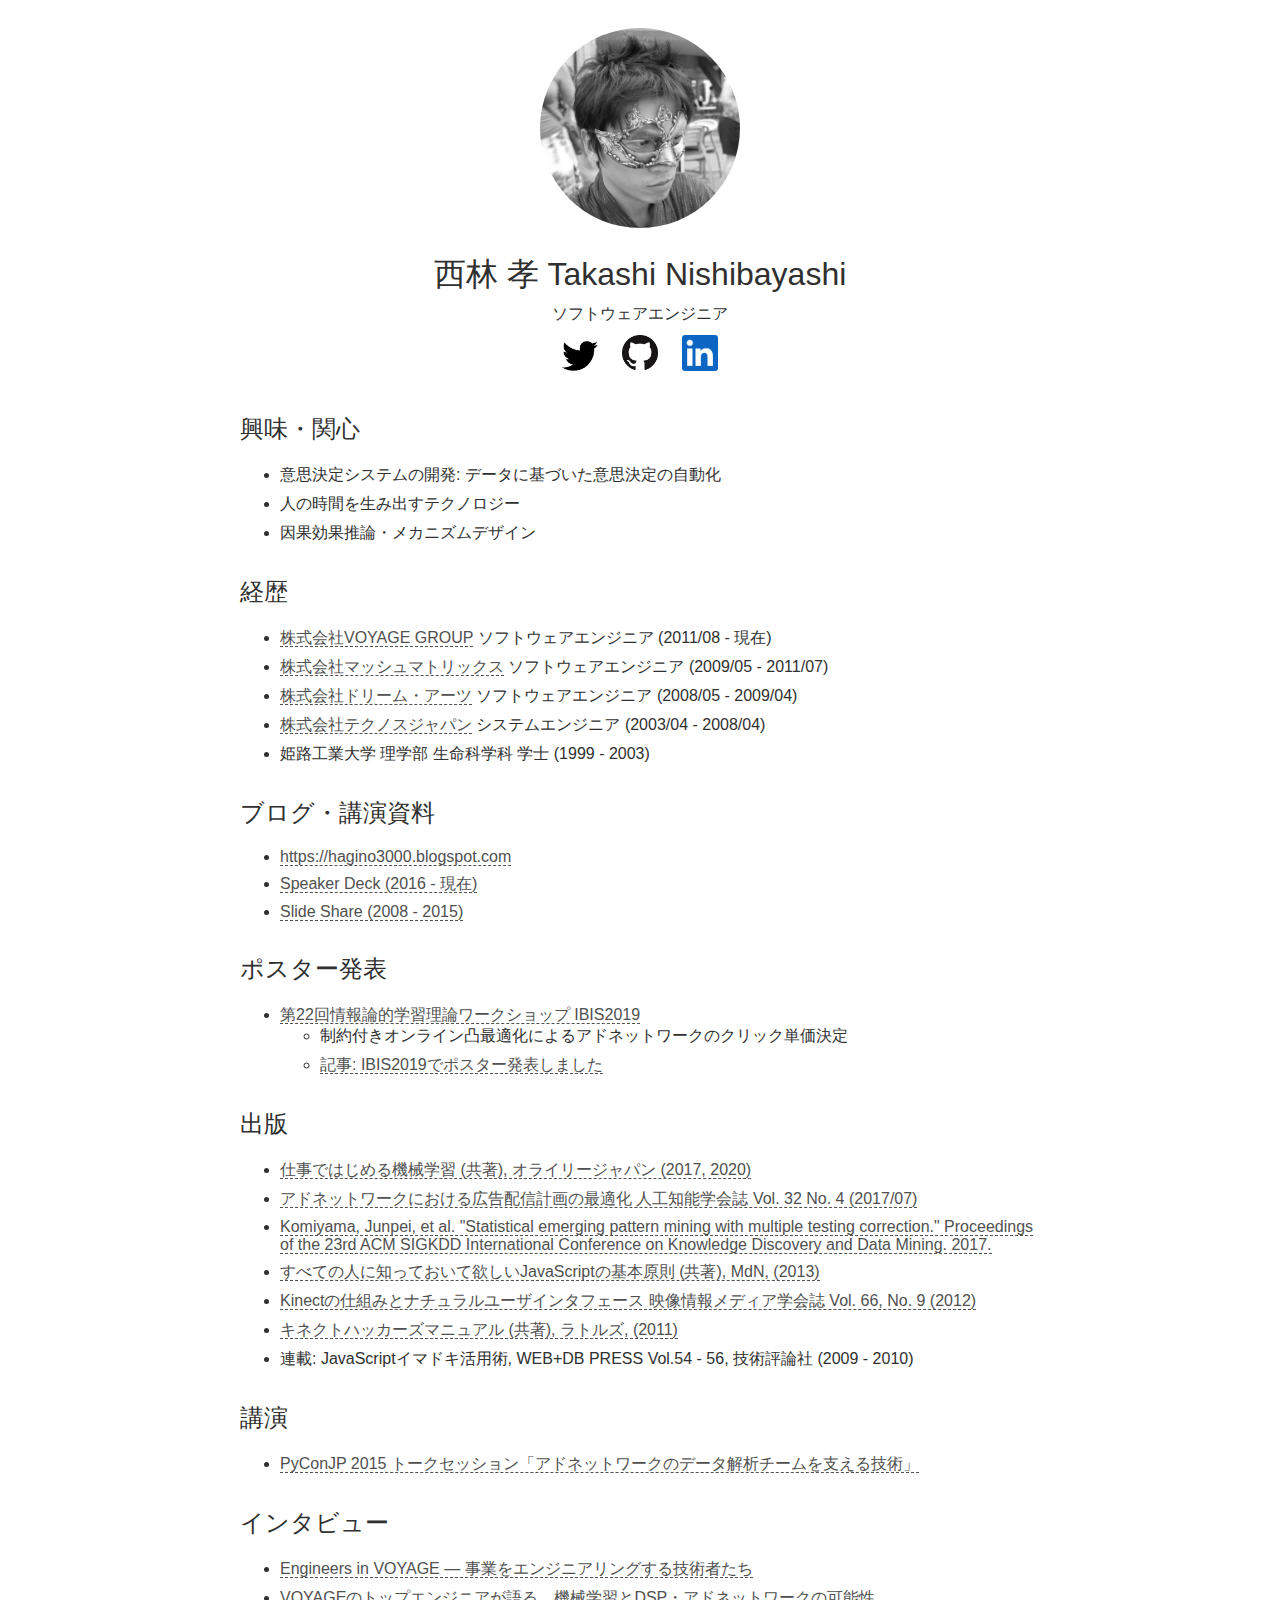
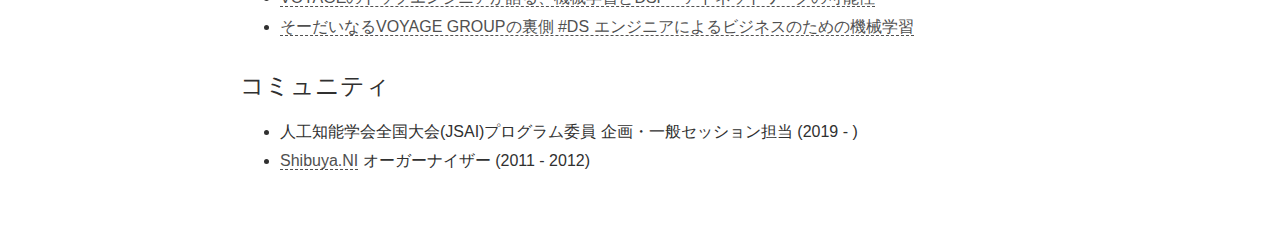
==== profile/index.html @ 8187e5fe "mod" ====
<!doctype html>
<html lang="ja">
<head>
  <meta charset="utf-8">
  <title>Takashi Nishibayashi's profile</title>
  <meta name="description" content="Profile">
  <meta name="author" content="Takashi Nishibayashi">
  <link rel="stylesheet" href="./styles/profile.css">
</head>

<body>

  <main>
    <div style="text-align:center">
      <img src="./img/profile.png" class="profile" />
      <h1>西林 孝 Takashi Nishibayashi</h1>

      ソフトウェアエンジニア

      <ul class="sns_icons">
        <li><a href="https://twitter.com/hagino3000" target="_blank"><img src="./img/twitter.png" /></a></li>
        <li><a href="https://github.com/hagino3000/" target="_blank"><img src="./img/github.png" /></a></li>
        <li><a href="https://www.linkedin.com/in/tnishibayashi/" target="_blank"><img src="./img/linkedin_48.png" /></a></li>
      </ul>
    </div>

    <h2>興味・関心</h2>
    <ul>
      <li>意思決定システムの開発: データに基づいた意思決定の自動化</li>
      <li>人の時間を生み出すテクノロジー</li>
      <li>因果効果推論・メカニズムデザイン</li>
    </ul>

    <h2>経歴</h2>
    <ul>
      <li><a href="https://voyagegroup.com" target="_blank">株式会社VOYAGE GROUP</a> ソフトウェアエンジニア (2011/08 - 現在) </li>
      <li><a href="https://www.mashmatrix.co.jp/" target="_blank">株式会社マッシュマトリックス</a> ソフトウェアエンジニア (2009/05 - 2011/07)</li>
      <li><a href="https://www.dreamarts.co.jp/" target="_blank">株式会社ドリーム・アーツ</a> ソフトウェアエンジニア (2008/05 - 2009/04)</li>
      <li><a href="https://www.tecnos.co.jp/" target="_blank">株式会社テクノスジャパン</a> システムエンジニア (2003/04 - 2008/04)</li>
      <li>姫路工業大学 理学部 生命科学科 学士 (1999 - 2003)</li>
    </ul>

    <h2>ブログ・講演資料</h2>
    <ul>
      <li><a href="https://hagino3000.blogspot.com" target="_blank">https://hagino3000.blogspot.com</a></li>
      <li><a href="https://speakerdeck.com/hagino3000" target="_blank">Speaker Deck (2016 - 現在)</a></li>
      <li><a href="https://www.slideshare.net/hagino_3000" target="_blank">Slide Share (2008 - 2015)</a></li>
    </ul>

    <h2>ポスター発表</h2>
    <ul>
      <li><a href="https://ibisml.org/ibis2019/posters/" target="_blank">第22回情報論的学習理論ワークショップ IBIS2019</a>
      <ul>
        <li>制約付きオンライン凸最適化によるアドネットワークのクリック単価決定</li>
        <li><a href="https://hagino3000.blogspot.com/2019/12/ibis2019.html" target="_blank">記事: IBIS2019でポスター発表しました</a></li>
      </ul>
      </li>
    </ul>

    <h2>出版</h2>
    <ul>
      <li><a href="https://www.oreilly.co.jp/books/9784873119472/" target="_blank">仕事ではじめる機械学習 (共著), オライリージャパン (2017, 2020)</a></li>
      <li><a href="https://www.ai-gakkai.or.jp/published_books/journals_of_jsai/past_journals/in2017/vol32_no4/" target="_blank">アドネットワークにおける広告配信計画の最適化 人工知能学会誌 Vol. 32 No. 4 (2017/07)</a></li>
      <li><a href="https://dl.acm.org/doi/abs/10.1145/3097983.3098137" target="_blank">Komiyama, Junpei, et al. "Statistical emerging pattern mining with multiple testing correction." Proceedings of the 23rd ACM SIGKDD International Conference on Knowledge Discovery and Data Mining. 2017.</a></li>
      <li><a href="https://books.mdn.co.jp/books/6312/" target="_blank">すべての人に知っておいて欲しいJavaScriptの基本原則 (共著), MdN, (2013)</a></li>
      <li><a href="https://www.jstage.jst.go.jp/article/itej/66/9/66_755/_article/-char/ja/" target="_blank">Kinectの仕組みとナチュラルユーザインタフェース 映像情報メディア学会誌 Vol. 66, No. 9 (2012)</a></li>
      <li><a href="https://www.rutles.net/products/detail.php?product_id=301" target="_blank">キネクトハッカーズマニュアル (共著), ラトルズ, (2011)</a></li>
      <li>連載: JavaScriptイマドキ活用術, WEB+DB PRESS Vol.54 - 56, 技術評論社 (2009 - 2010)</a></li>
    </ul>

    <h2>講演</h2>
    <ul>
      <li><a href="https://pycon.jp/2015/ja/schedule/presentation/61/" target="_blank">PyConJP 2015 トークセッション「アドネットワークのデータ解析チームを支える技術」</a></li>
    </ul>

    <h2>インタビュー</h2>
    <ul>
      <li><a href="https://www.lambdanote.com/products/engineers-in-voyage" target="_blank">Engineers in VOYAGE ― 事業をエンジニアリングする技術者たち</a></li>
      <li><a href="https://focus.voyagegroup.com/post-0020/" target="_blank">VOYAGEのトップエンジニアが語る、機械学習とDSP・アドネットワークの可能性</a></li>
      <li><a href="https://www.youtube.com/watch?v=n45KY9AYzCs" target="_blank">そーだいなるVOYAGE GROUPの裏側 #DS エンジニアによるビジネスのための機械学習</a></li>
    </ul>

    <h2>コミュニティ</h2>
    <ul>
      <li>人工知能学会全国大会(JSAI)プログラム委員 企画・一般セッション担当 (2019 - )</li>
      <li><a href="https://sites.google.com/site/shibuyani/" target="_blank">Shibuya.NI</a> オーガーナイザー (2011 - 2012)</li>
    </ul>

  </main>

</body>
</html>
---- profile/styles/profile.css ----
main {
    margin-left: auto;
    margin-right: auto;
    width: 800px;
    padding: 20px;
    color: #303030;
    font-family: "Helvetica Neue", "Helvetica", "Hiragino Sans", "Hiragino Kaku Gothic ProN", "Arial", "Yu Gothic", "Meiryo", sans-serif;

}

a {
    text-decoration:none;
    border-bottom: dashed 1px #505050;
    color: #505050;
}

a:hover {
    border-bottom: dashed 2px #505050;
}

li {
    margin-bottom: 0.5em;

}

ul {
     margin-top: 0em;
     margin-bottom: 2em;
}

/*---------------------------------*/

h1 {
    margin-bottom: 0.2em;
    font-weight: 400;
}

h2 {
    font-weight: 300;

}

img.profile {
    border-radius: 50%;
    width: 200px;
    filter:grayscale(100%);
}

ul.sns_icons {
    text-align: center;
    margin: 0px;
    padding: 0px;
}

.sns_icons li {
    display: inline-block;
}

.sns_icons img {
    width: 36px;
    margin: 10px;
}

.sns_icons a {
    border-bottom: none;
}
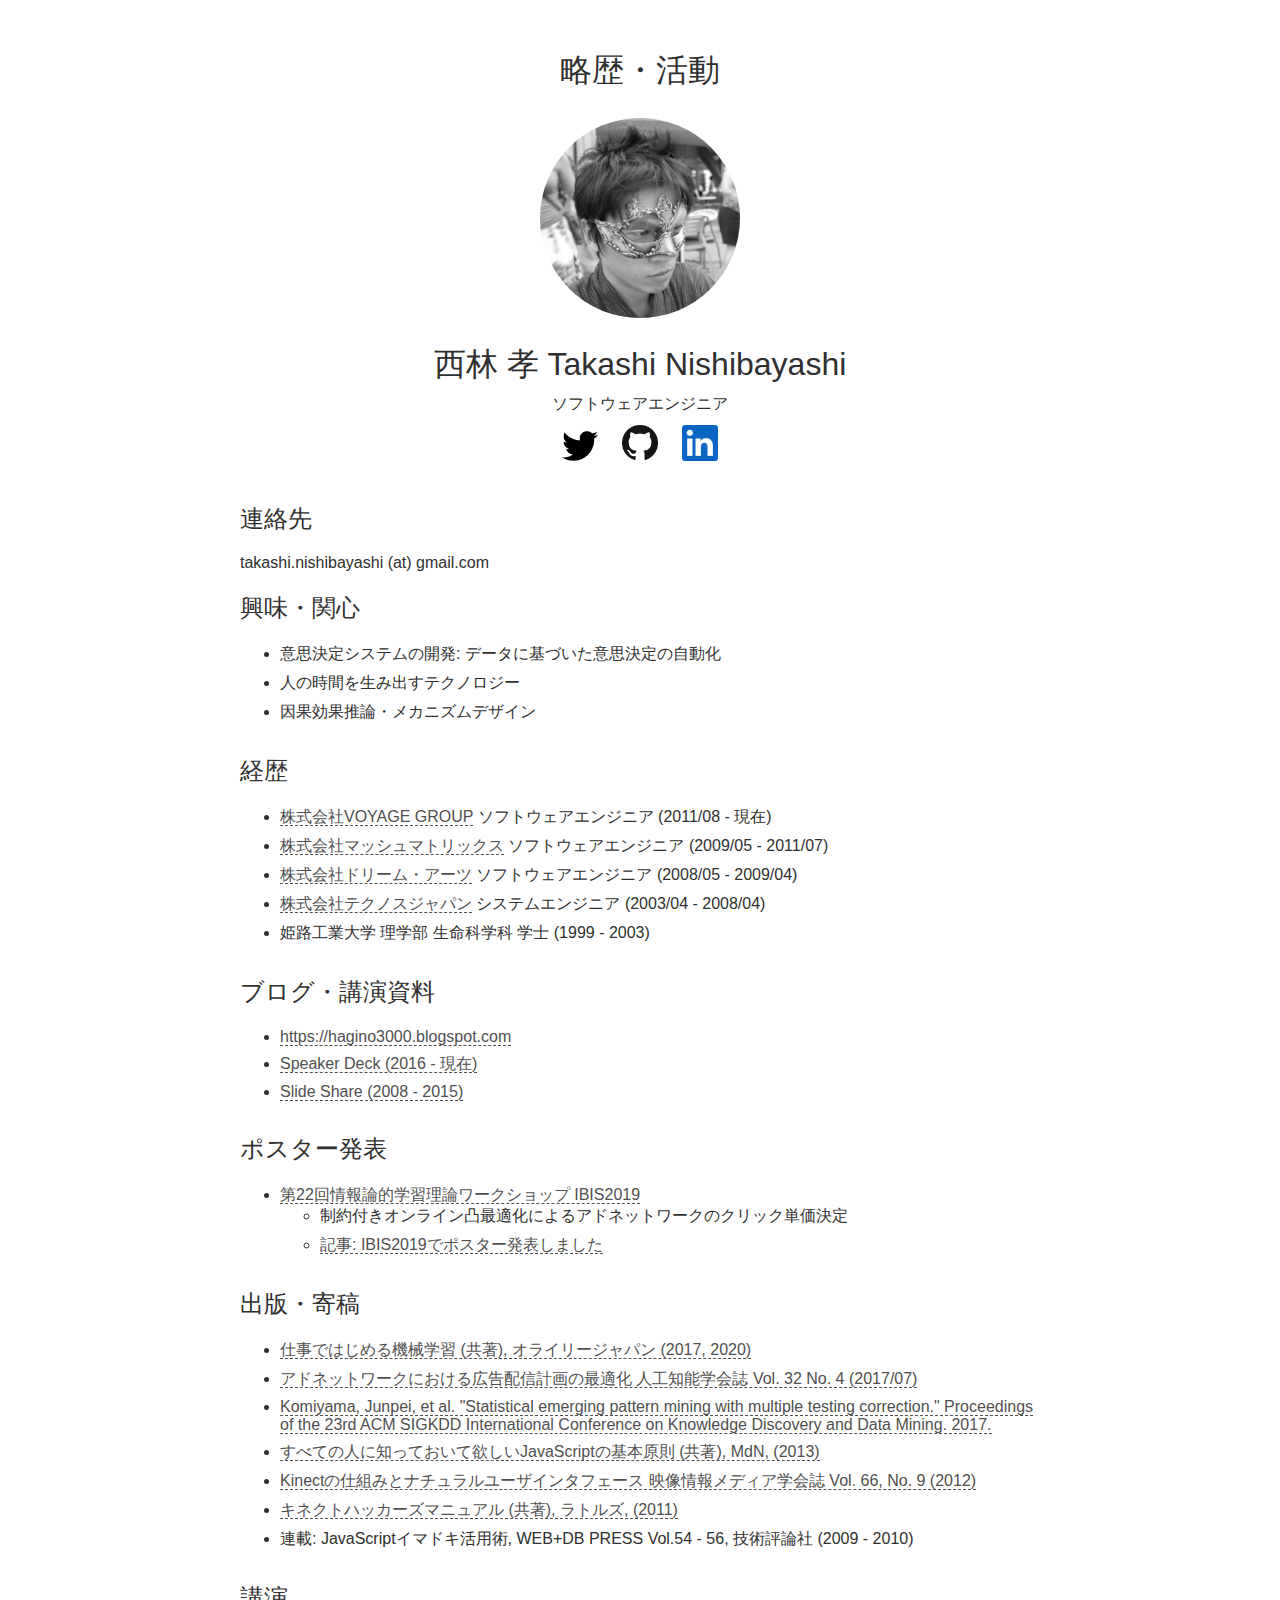
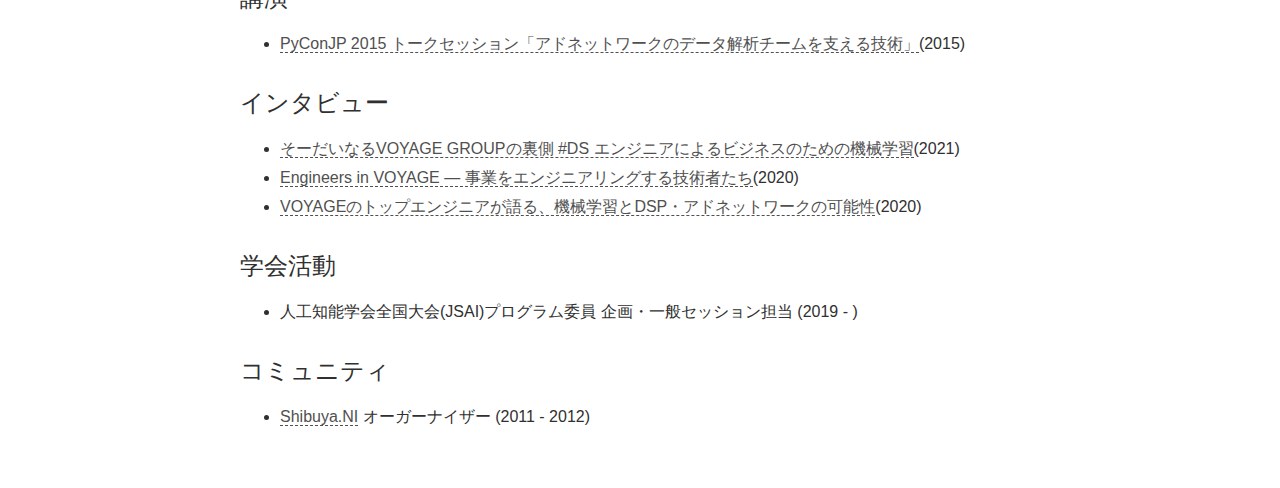
==== commit 78d92a70: "mod profile page" ====
--- a/profile/index.html
+++ b/profile/index.html
@@ -12,6 +12,8 @@
 
   <main>
     <div style="text-align:center">
+      <h1>略歴・活動</h1>
+      <br>
       <img src="./img/profile.png" class="profile" />
       <h1>西林 孝 Takashi Nishibayashi</h1>
 
@@ -24,6 +26,8 @@
       </ul>
     </div>
 
+    <h2>連絡先</h2>
+    takashi.nishibayashi (at) gmail.com
     <h2>興味・関心</h2>
     <ul>
       <li>意思決定システムの開発: データに基づいた意思決定の自動化</li>
@@ -57,7 +61,7 @@
       </li>
     </ul>
 
-    <h2>出版</h2>
+    <h2>出版・寄稿</h2>
     <ul>
       <li><a href="https://www.oreilly.co.jp/books/9784873119472/" target="_blank">仕事ではじめる機械学習 (共著), オライリージャパン (2017, 2020)</a></li>
       <li><a href="https://www.ai-gakkai.or.jp/published_books/journals_of_jsai/past_journals/in2017/vol32_no4/" target="_blank">アドネットワークにおける広告配信計画の最適化 人工知能学会誌 Vol. 32 No. 4 (2017/07)</a></li>
@@ -70,19 +74,23 @@
 
     <h2>講演</h2>
     <ul>
-      <li><a href="https://pycon.jp/2015/ja/schedule/presentation/61/" target="_blank">PyConJP 2015 トークセッション「アドネットワークのデータ解析チームを支える技術」</a></li>
+      <li><a href="https://pycon.jp/2015/ja/schedule/presentation/61/" target="_blank">PyConJP 2015 トークセッション「アドネットワークのデータ解析チームを支える技術」</a>(2015)</li>
     </ul>
 
     <h2>インタビュー</h2>
     <ul>
-      <li><a href="https://www.lambdanote.com/products/engineers-in-voyage" target="_blank">Engineers in VOYAGE ― 事業をエンジニアリングする技術者たち</a></li>
-      <li><a href="https://focus.voyagegroup.com/post-0020/" target="_blank">VOYAGEのトップエンジニアが語る、機械学習とDSP・アドネットワークの可能性</a></li>
-      <li><a href="https://www.youtube.com/watch?v=n45KY9AYzCs" target="_blank">そーだいなるVOYAGE GROUPの裏側 #DS エンジニアによるビジネスのための機械学習</a></li>
+      <li><a href="https://www.youtube.com/watch?v=n45KY9AYzCs" target="_blank">そーだいなるVOYAGE GROUPの裏側 #DS エンジニアによるビジネスのための機械学習</a>(2021)</li>
+      <li><a href="https://www.lambdanote.com/products/engineers-in-voyage" target="_blank">Engineers in VOYAGE ― 事業をエンジニアリングする技術者たち</a>(2020)</li>
+      <li><a href="https://focus.voyagegroup.com/post-0020/" target="_blank">VOYAGEのトップエンジニアが語る、機械学習とDSP・アドネットワークの可能性</a>(2020)</li>
+    </ul>
+
+    <h2>学会活動</h2>
+    <ul>
+      <li>人工知能学会全国大会(JSAI)プログラム委員 企画・一般セッション担当 (2019 - )</li>
     </ul>
 
     <h2>コミュニティ</h2>
     <ul>
-      <li>人工知能学会全国大会(JSAI)プログラム委員 企画・一般セッション担当 (2019 - )</li>
       <li><a href="https://sites.google.com/site/shibuyani/" target="_blank">Shibuya.NI</a> オーガーナイザー (2011 - 2012)</li>
     </ul>
 
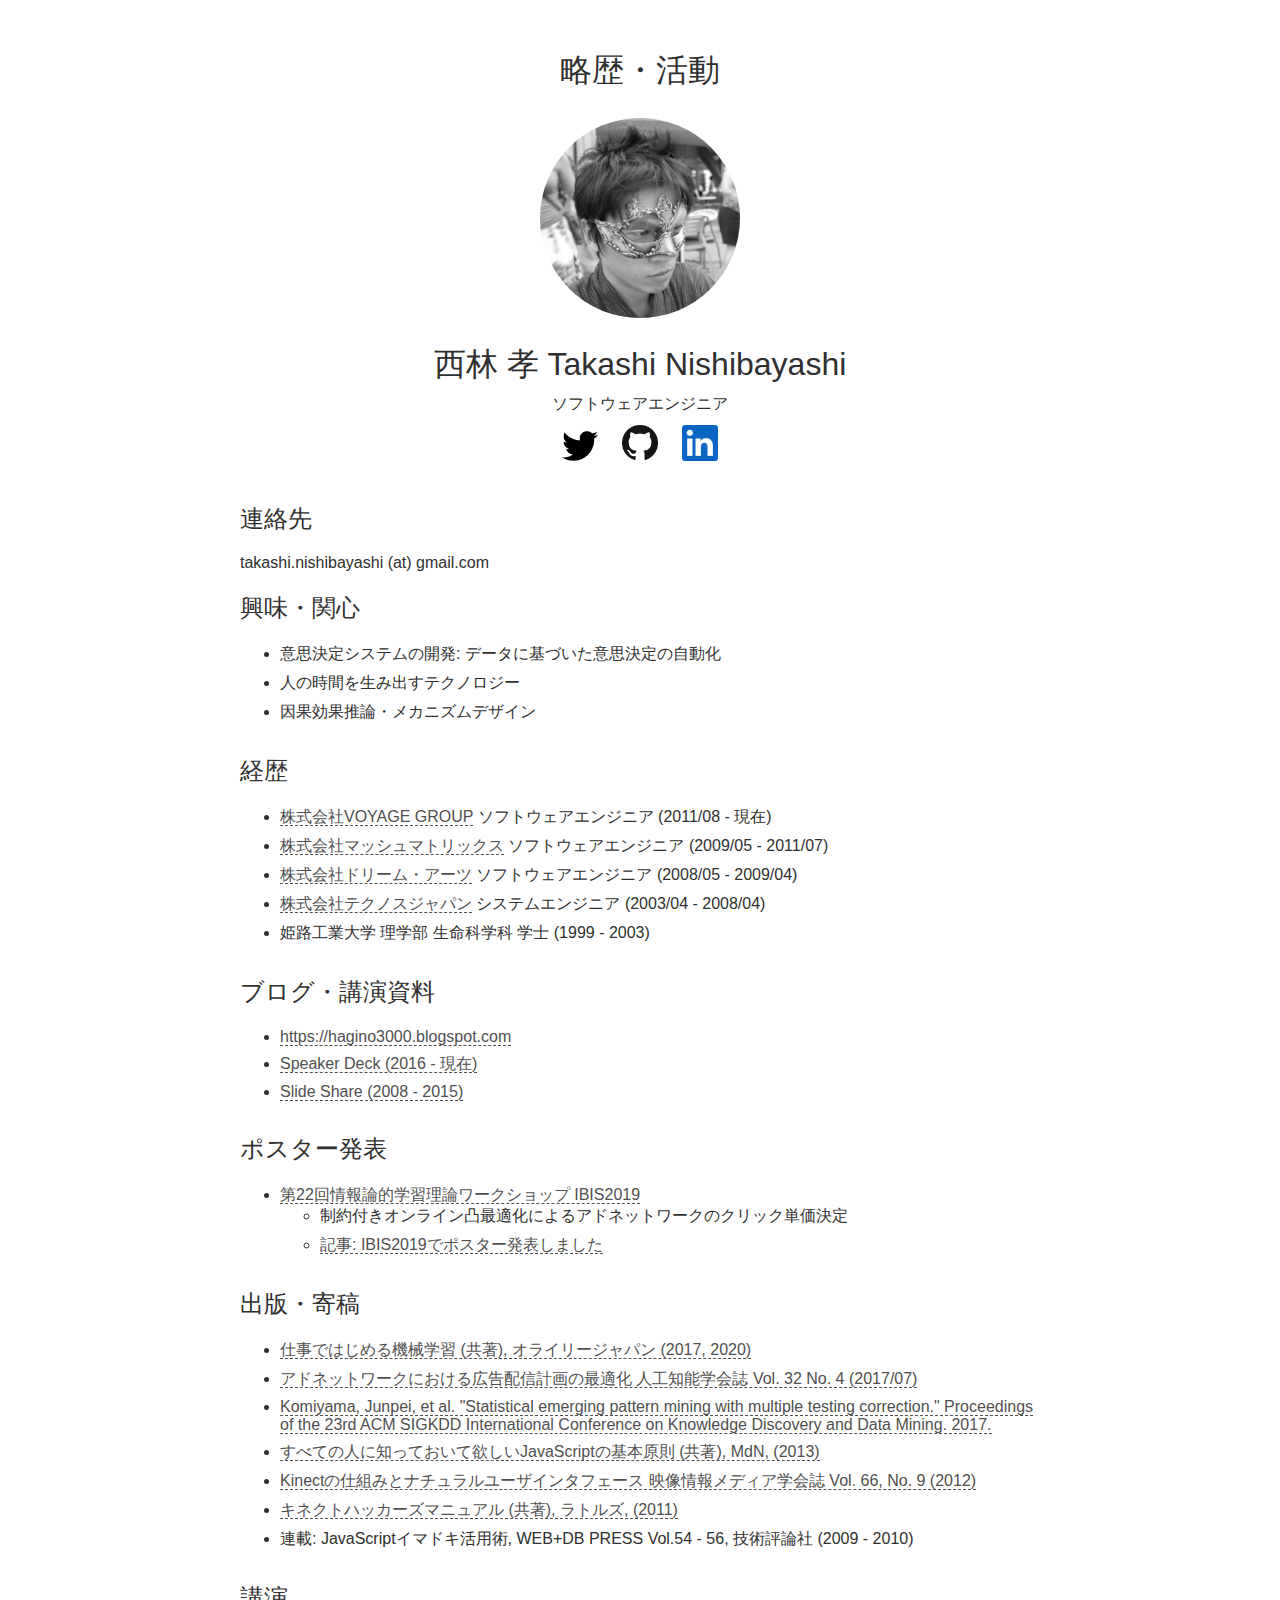
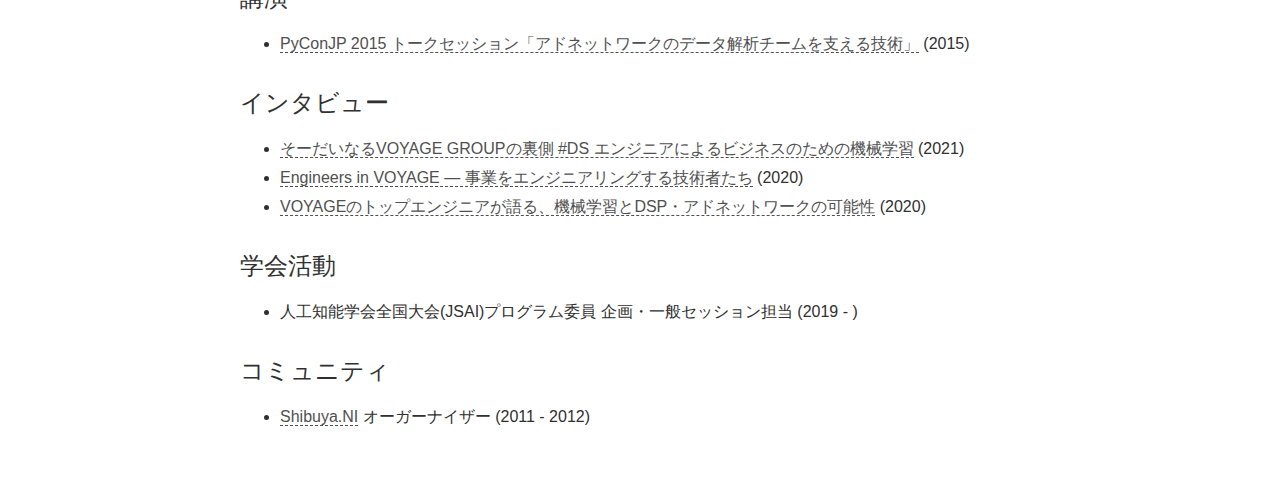
==== commit 4bd7cfeb: "cosmetic" ====
--- a/profile/index.html
+++ b/profile/index.html
@@ -74,14 +74,14 @@
 
     <h2>講演</h2>
     <ul>
-      <li><a href="https://pycon.jp/2015/ja/schedule/presentation/61/" target="_blank">PyConJP 2015 トークセッション「アドネットワークのデータ解析チームを支える技術」</a>(2015)</li>
+      <li><a href="https://pycon.jp/2015/ja/schedule/presentation/61/" target="_blank">PyConJP 2015 トークセッション「アドネットワークのデータ解析チームを支える技術」</a> (2015)</li>
     </ul>
 
     <h2>インタビュー</h2>
     <ul>
-      <li><a href="https://www.youtube.com/watch?v=n45KY9AYzCs" target="_blank">そーだいなるVOYAGE GROUPの裏側 #DS エンジニアによるビジネスのための機械学習</a>(2021)</li>
-      <li><a href="https://www.lambdanote.com/products/engineers-in-voyage" target="_blank">Engineers in VOYAGE ― 事業をエンジニアリングする技術者たち</a>(2020)</li>
-      <li><a href="https://focus.voyagegroup.com/post-0020/" target="_blank">VOYAGEのトップエンジニアが語る、機械学習とDSP・アドネットワークの可能性</a>(2020)</li>
+      <li><a href="https://www.youtube.com/watch?v=n45KY9AYzCs" target="_blank">そーだいなるVOYAGE GROUPの裏側 #DS エンジニアによるビジネスのための機械学習</a> (2021)</li> 
+      <li><a href="https://www.lambdanote.com/products/engineers-in-voyage" target="_blank">Engineers in VOYAGE ― 事業をエンジニアリングする技術者たち</a> (2020)</li>
+      <li><a href="https://focus.voyagegroup.com/post-0020/" target="_blank">VOYAGEのトップエンジニアが語る、機械学習とDSP・アドネットワークの可能性</a> (2020)</li>
     </ul>
 
     <h2>学会活動</h2>
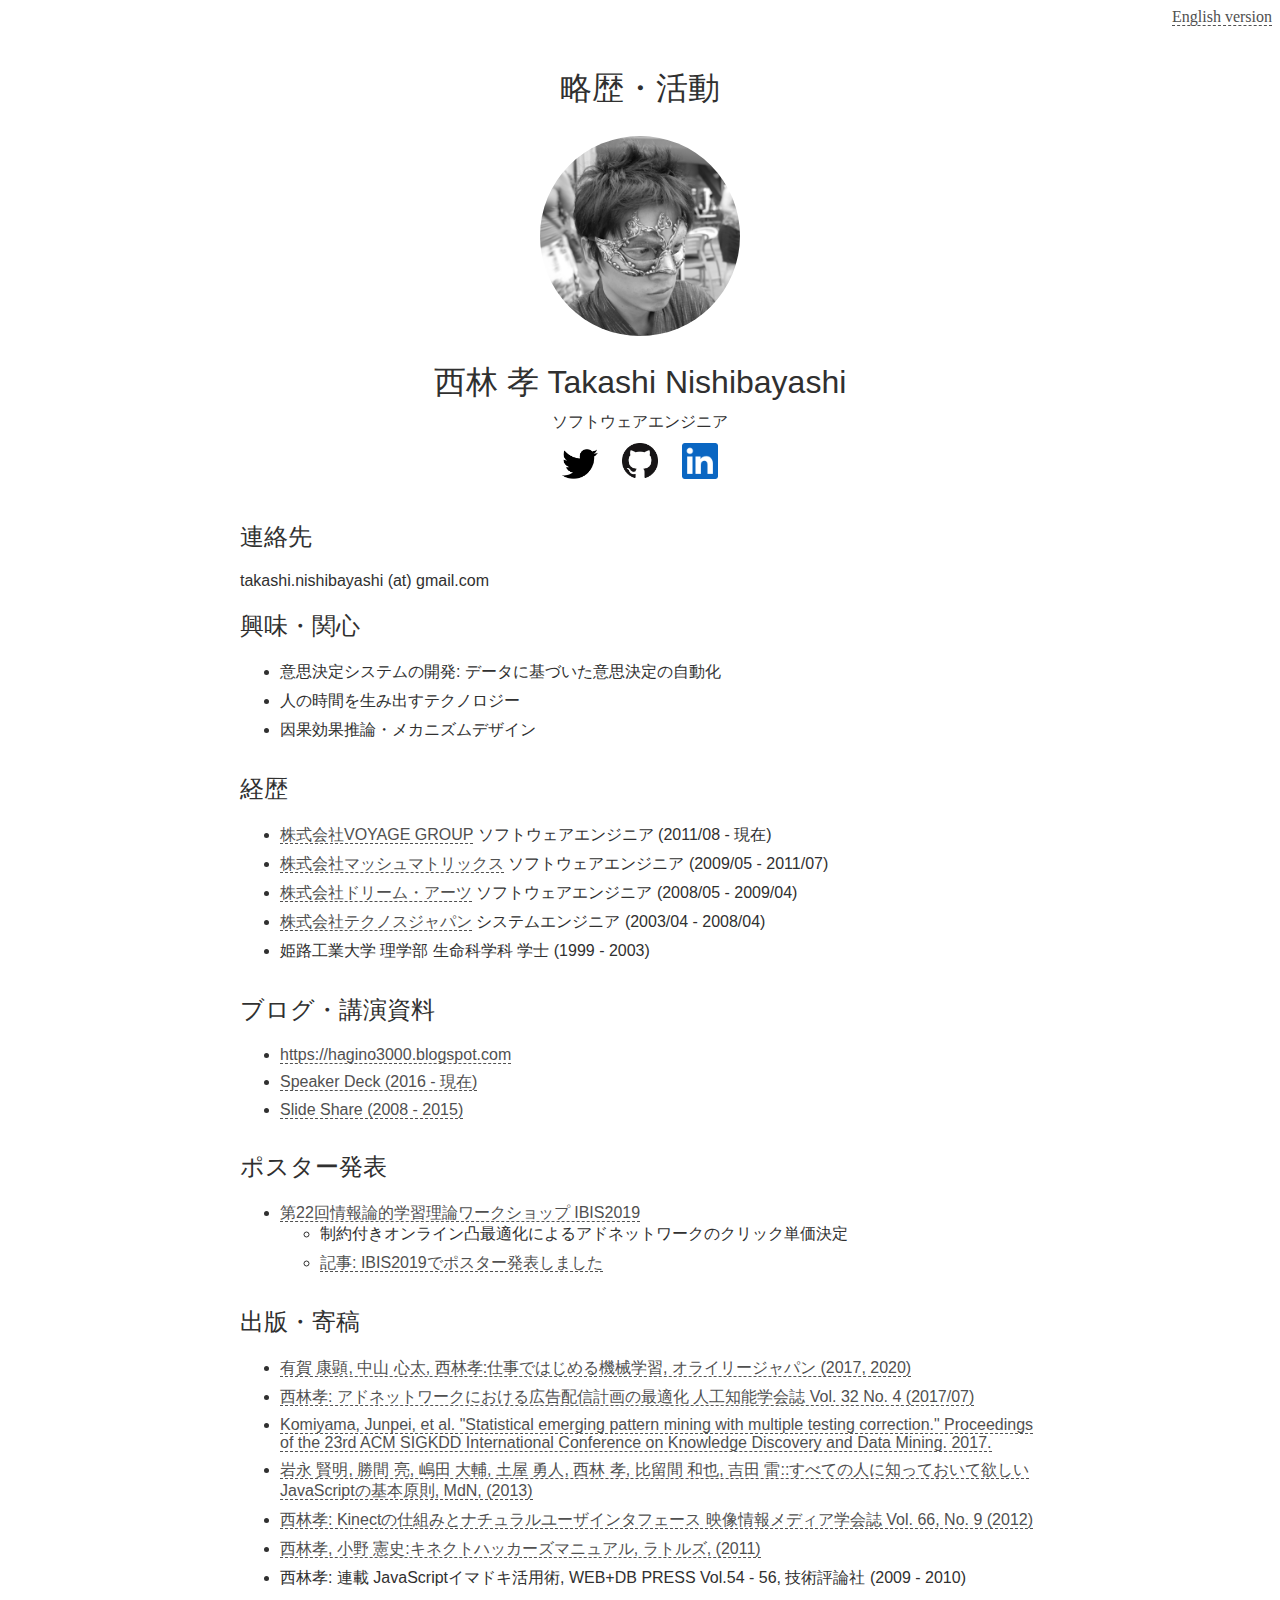
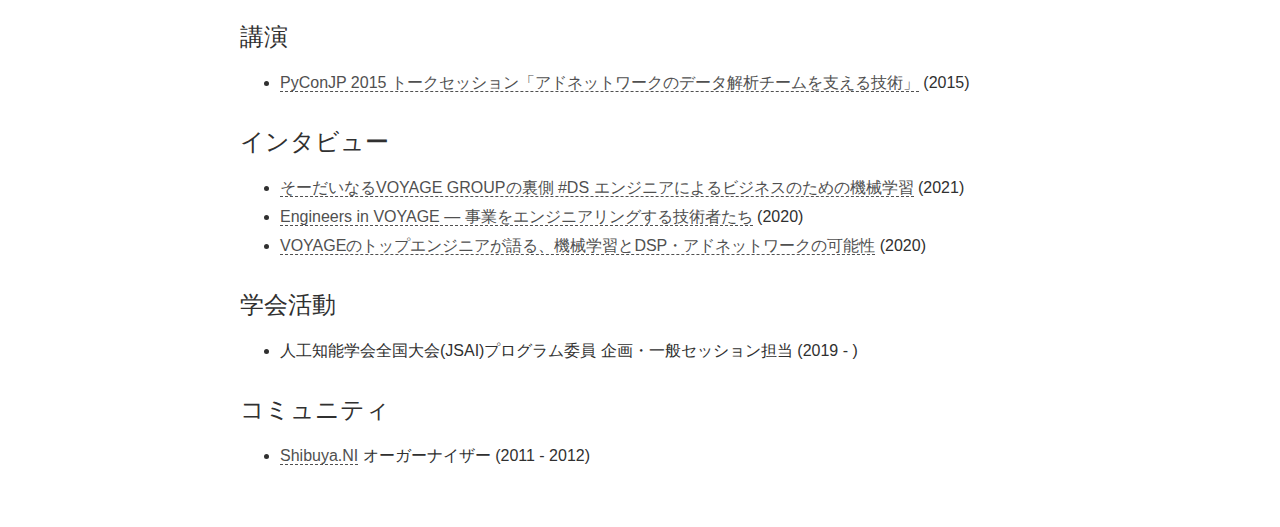
==== commit ef7c2a1b: "update" ====
--- a/profile/index.html
+++ b/profile/index.html
@@ -9,6 +9,9 @@
 </head>
 
 <body>
+  <header>
+    <a href="./index_en.html">English version</a>
+  </header>
 
   <main>
     <div style="text-align:center">
@@ -63,13 +66,13 @@
 
     <h2>出版・寄稿</h2>
     <ul>
-      <li><a href="https://www.oreilly.co.jp/books/9784873119472/" target="_blank">仕事ではじめる機械学習 (共著), オライリージャパン (2017, 2020)</a></li>
-      <li><a href="https://www.ai-gakkai.or.jp/published_books/journals_of_jsai/past_journals/in2017/vol32_no4/" target="_blank">アドネットワークにおける広告配信計画の最適化 人工知能学会誌 Vol. 32 No. 4 (2017/07)</a></li>
+      <li><a href="https://www.oreilly.co.jp/books/9784873119472/" target="_blank">有賀 康顕, 中山 心太, 西林孝:仕事ではじめる機械学習, オライリージャパン (2017, 2020)</a></li>
+      <li><a href="https://www.ai-gakkai.or.jp/published_books/journals_of_jsai/past_journals/in2017/vol32_no4/" target="_blank">西林孝: アドネットワークにおける広告配信計画の最適化 人工知能学会誌 Vol. 32 No. 4 (2017/07)</a></li>
       <li><a href="https://dl.acm.org/doi/abs/10.1145/3097983.3098137" target="_blank">Komiyama, Junpei, et al. "Statistical emerging pattern mining with multiple testing correction." Proceedings of the 23rd ACM SIGKDD International Conference on Knowledge Discovery and Data Mining. 2017.</a></li>
-      <li><a href="https://books.mdn.co.jp/books/6312/" target="_blank">すべての人に知っておいて欲しいJavaScriptの基本原則 (共著), MdN, (2013)</a></li>
-      <li><a href="https://www.jstage.jst.go.jp/article/itej/66/9/66_755/_article/-char/ja/" target="_blank">Kinectの仕組みとナチュラルユーザインタフェース 映像情報メディア学会誌 Vol. 66, No. 9 (2012)</a></li>
-      <li><a href="https://www.rutles.net/products/detail.php?product_id=301" target="_blank">キネクトハッカーズマニュアル (共著), ラトルズ, (2011)</a></li>
-      <li>連載: JavaScriptイマドキ活用術, WEB+DB PRESS Vol.54 - 56, 技術評論社 (2009 - 2010)</a></li>
+      <li><a href="https://books.mdn.co.jp/books/6312/" target="_blank">岩永 賢明, 勝間 亮, 嶋田 大輔, 土屋 勇人, 西林 孝, 比留間 和也, 吉田 雷::すべての人に知っておいて欲しいJavaScriptの基本原則, MdN, (2013)</a></li>
+      <li><a href="https://www.jstage.jst.go.jp/article/itej/66/9/66_755/_article/-char/ja/" target="_blank">西林孝: Kinectの仕組みとナチュラルユーザインタフェース 映像情報メディア学会誌 Vol. 66, No. 9 (2012)</a></li>
+      <li><a href="https://www.rutles.net/products/detail.php?product_id=301" target="_blank">西林孝, 小野 憲史:キネクトハッカーズマニュアル, ラトルズ, (2011)</a></li>
+      <li>西林孝: 連載 JavaScriptイマドキ活用術, WEB+DB PRESS Vol.54 - 56, 技術評論社 (2009 - 2010)</a></li>
     </ul>
 
     <h2>講演</h2>
--- a/profile/styles/profile.css
+++ b/profile/styles/profile.css
@@ -7,6 +7,11 @@
     font-family: "Helvetica Neue", "Helvetica", "Hiragino Sans", "Hiragino Kaku Gothic ProN", "Arial", "Yu Gothic", "Meiryo", sans-serif;
 
 }
+
+header {
+    text-align: right;
+}
+
 
 a {
     text-decoration:none;
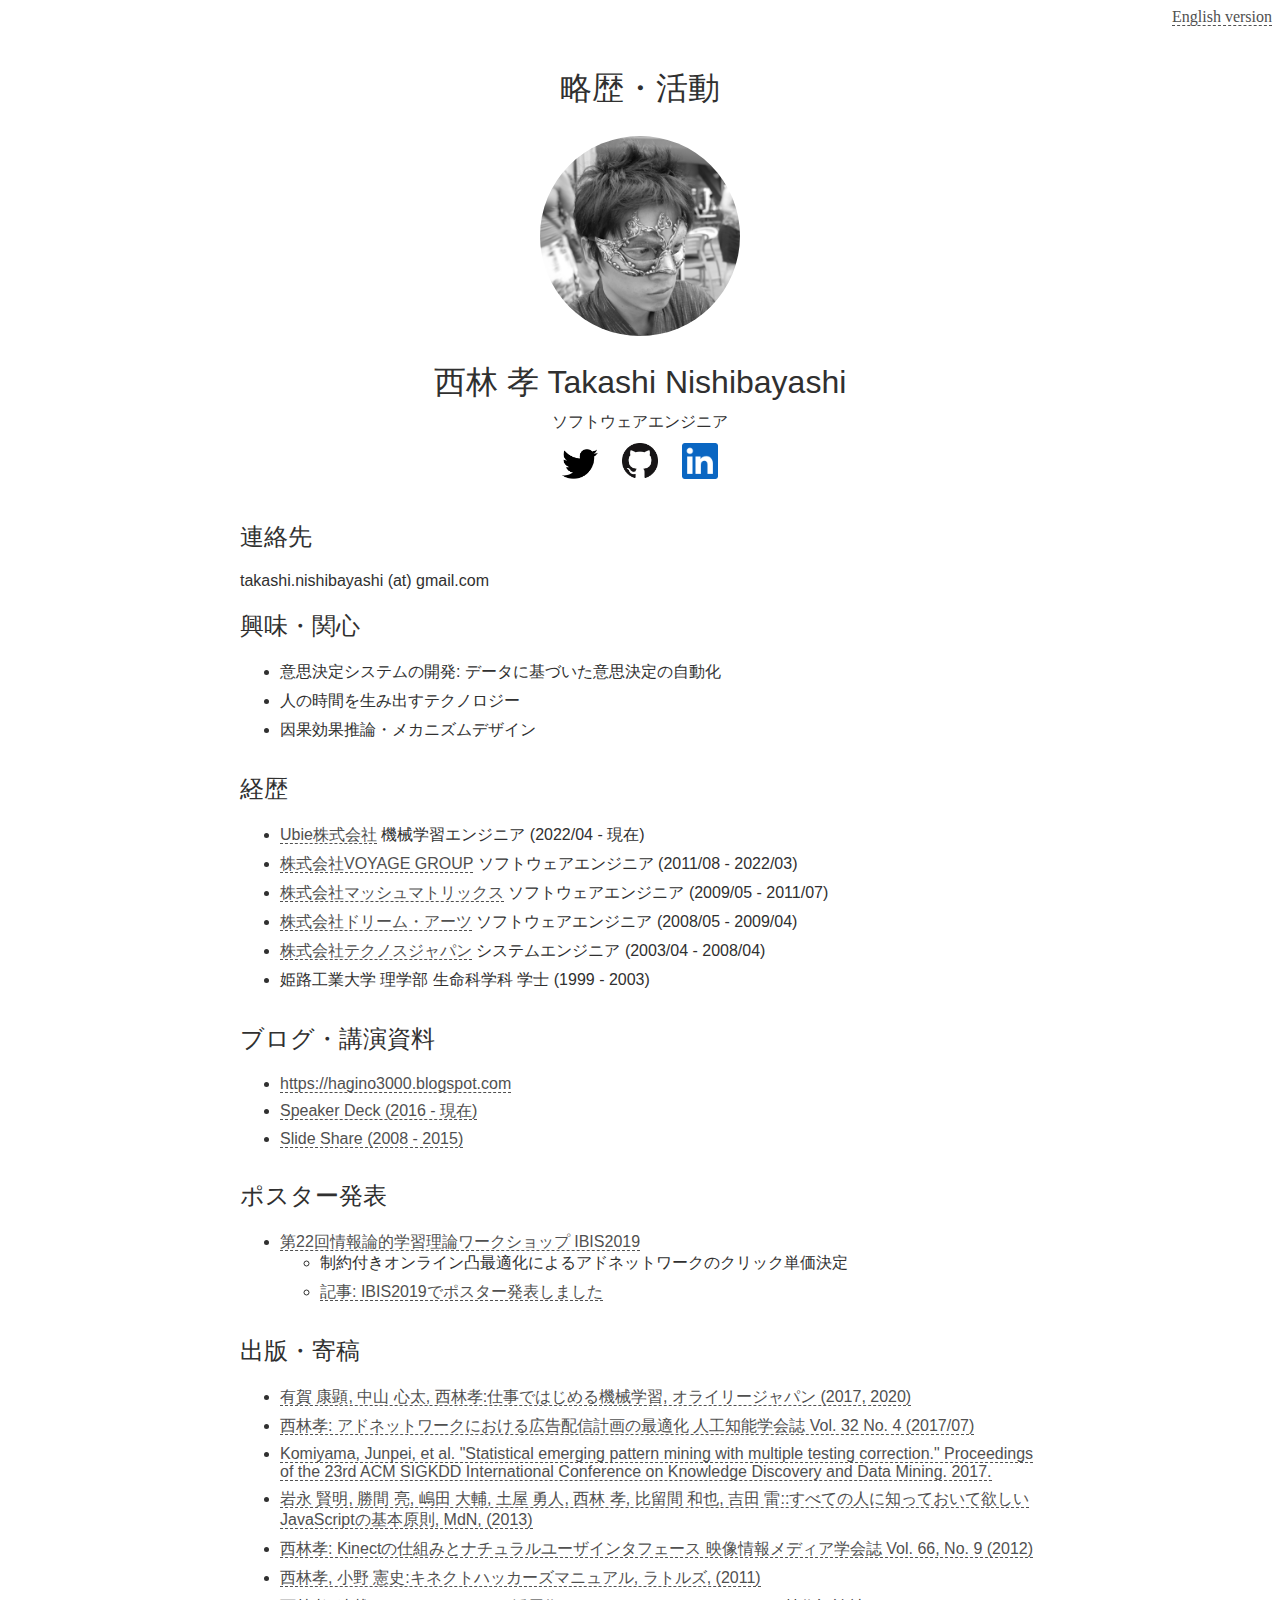
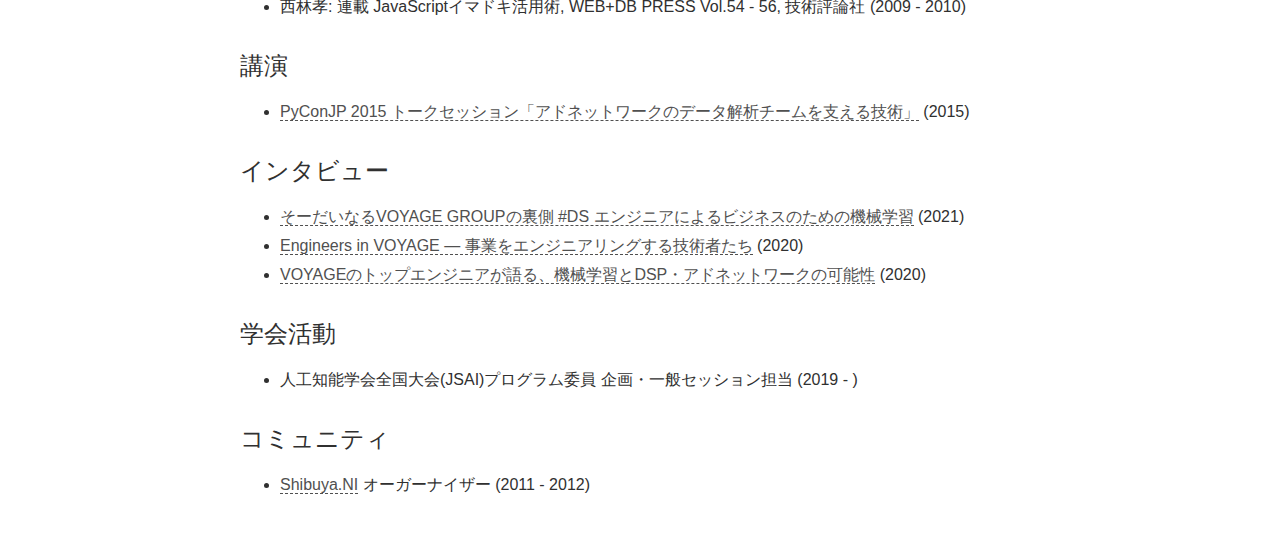
==== commit b017d9c3: "Add Ubie" ====
--- a/profile/index.html
+++ b/profile/index.html
@@ -10,7 +10,7 @@
 
 <body>
   <header>
-    <a href="./index_en.html">English version</a>
+    <a href="./en.html">English version</a>
   </header>
 
   <main>
@@ -40,7 +40,8 @@
 
     <h2>経歴</h2>
     <ul>
-      <li><a href="https://voyagegroup.com" target="_blank">株式会社VOYAGE GROUP</a> ソフトウェアエンジニア (2011/08 - 現在) </li>
+      <li><a href="https://ubie.life" target="_blank">Ubie株式会社</a> 機械学習エンジニア (2022/04 - 現在) </li>
+      <li><a href="https://voyagegroup.com" target="_blank">株式会社VOYAGE GROUP</a> ソフトウェアエンジニア (2011/08 - 2022/03) </li>
       <li><a href="https://www.mashmatrix.co.jp/" target="_blank">株式会社マッシュマトリックス</a> ソフトウェアエンジニア (2009/05 - 2011/07)</li>
       <li><a href="https://www.dreamarts.co.jp/" target="_blank">株式会社ドリーム・アーツ</a> ソフトウェアエンジニア (2008/05 - 2009/04)</li>
       <li><a href="https://www.tecnos.co.jp/" target="_blank">株式会社テクノスジャパン</a> システムエンジニア (2003/04 - 2008/04)</li>
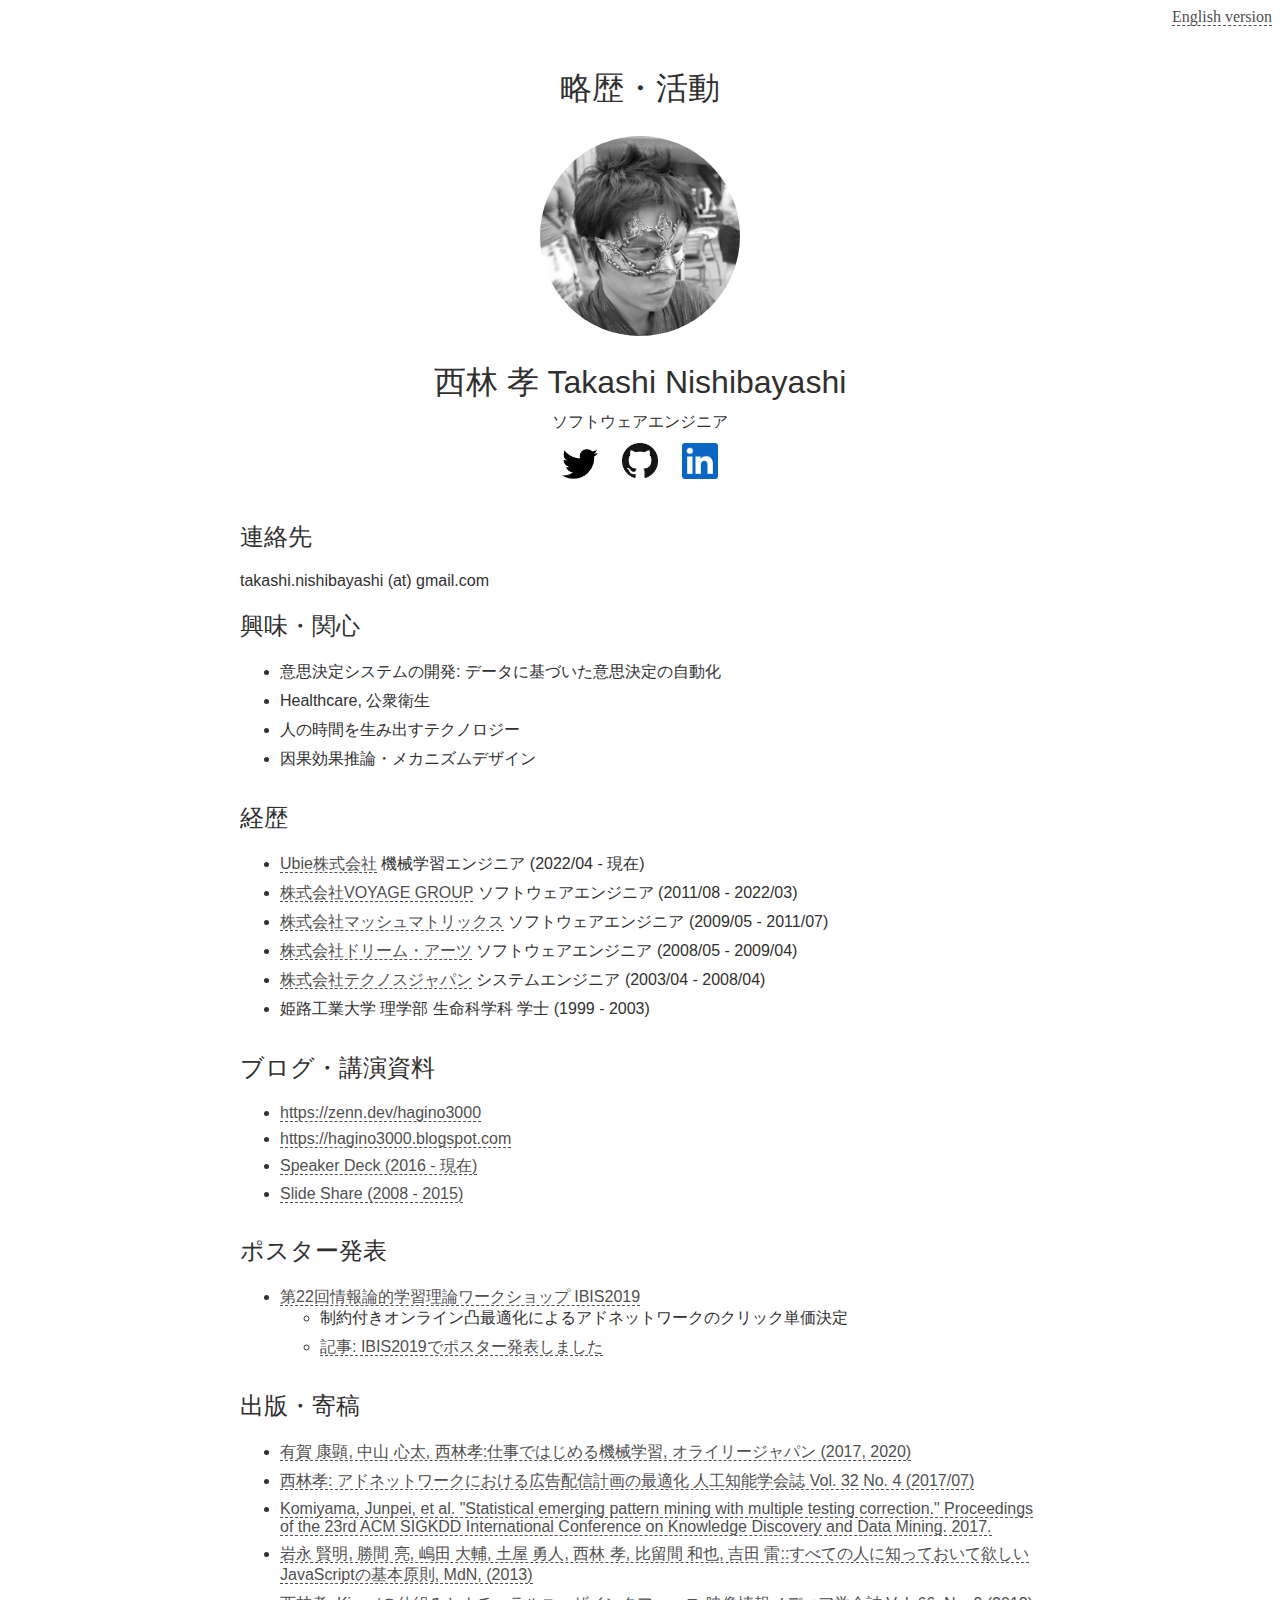
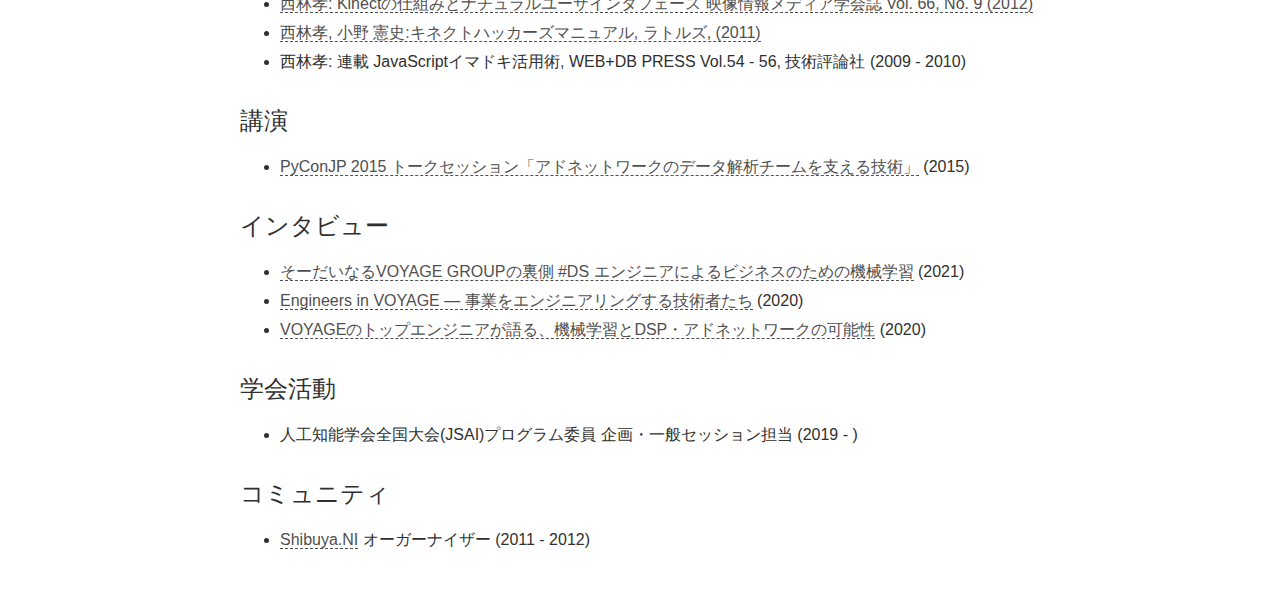
==== commit baa924c5: "Fix" ====
--- a/profile/index.html
+++ b/profile/index.html
@@ -34,6 +34,7 @@
     <h2>興味・関心</h2>
     <ul>
       <li>意思決定システムの開発: データに基づいた意思決定の自動化</li>
+      <li>Healthcare, 公衆衛生</li>
       <li>人の時間を生み出すテクノロジー</li>
       <li>因果効果推論・メカニズムデザイン</li>
     </ul>
@@ -50,6 +51,7 @@
 
     <h2>ブログ・講演資料</h2>
     <ul>
+      <li><a href="https://zenn.dev/hagino3000" target="_blank">https://zenn.dev/hagino3000</a></li>
       <li><a href="https://hagino3000.blogspot.com" target="_blank">https://hagino3000.blogspot.com</a></li>
       <li><a href="https://speakerdeck.com/hagino3000" target="_blank">Speaker Deck (2016 - 現在)</a></li>
       <li><a href="https://www.slideshare.net/hagino_3000" target="_blank">Slide Share (2008 - 2015)</a></li>
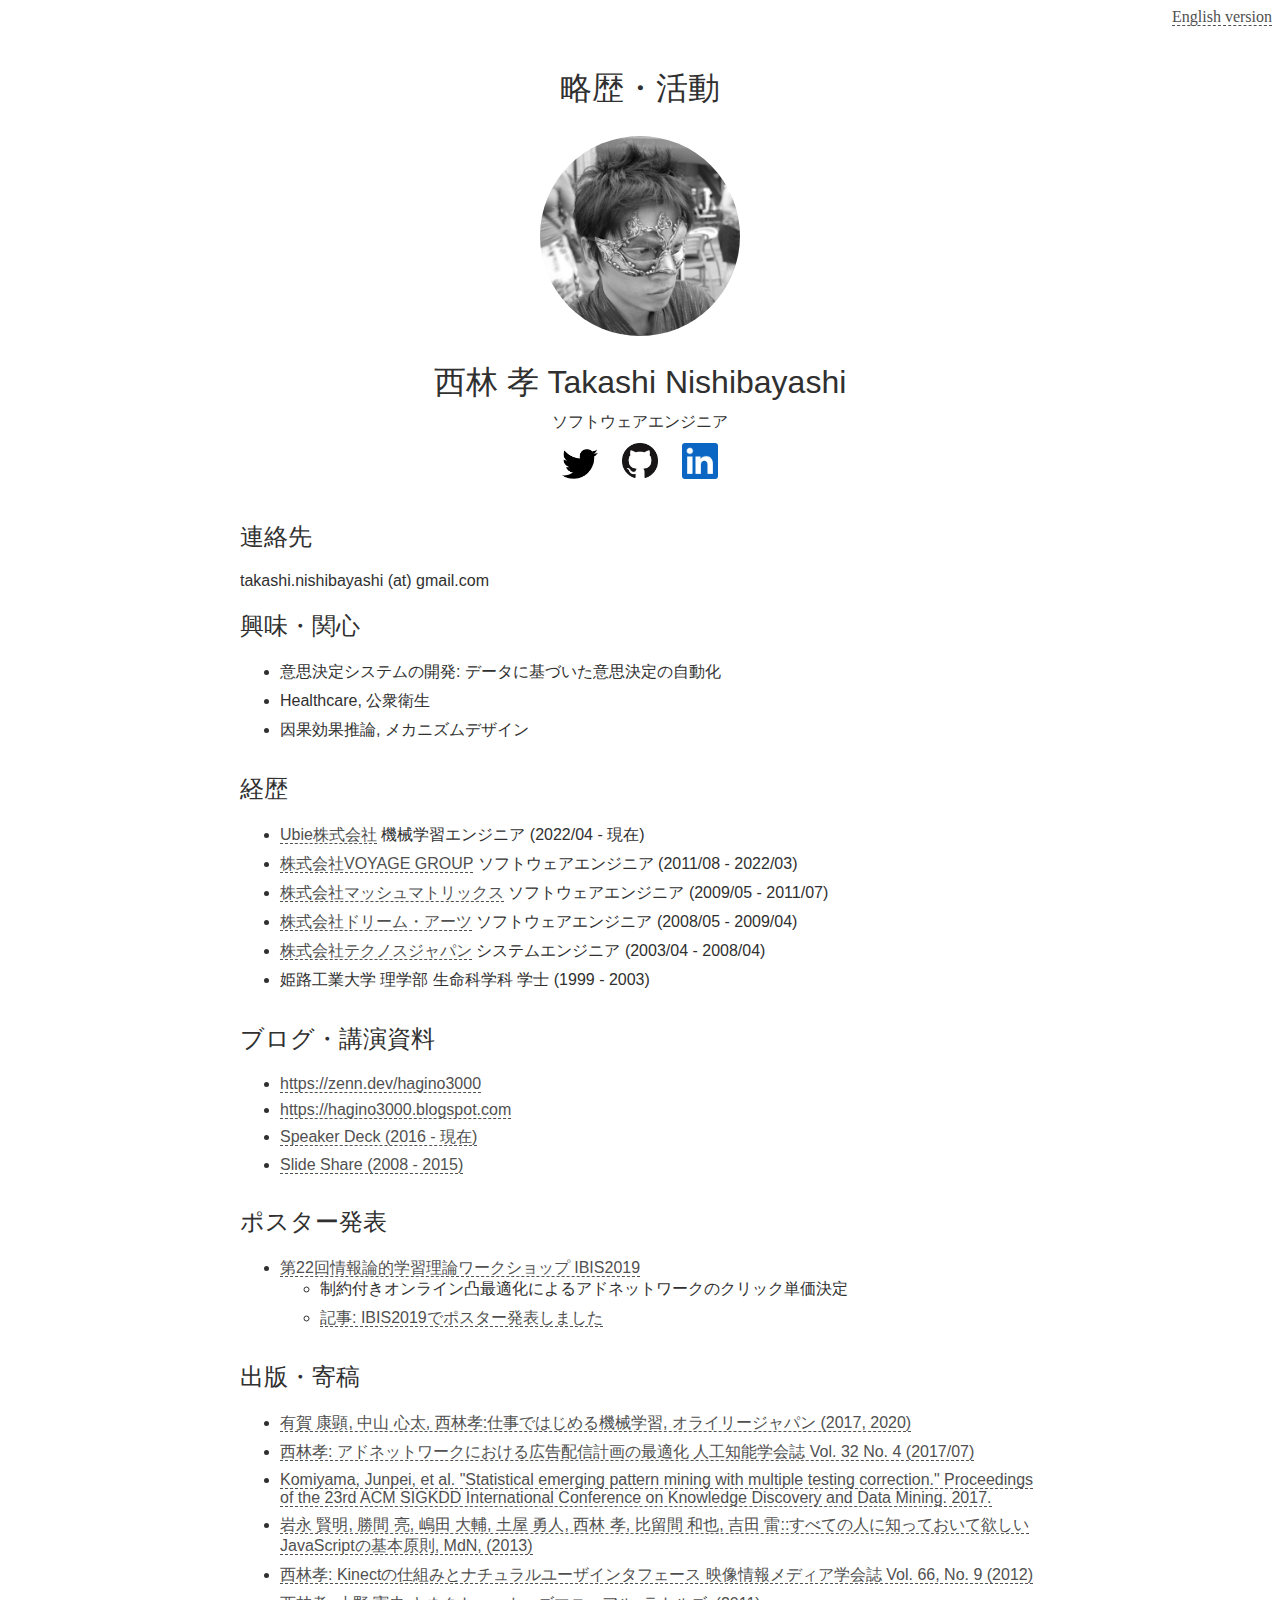
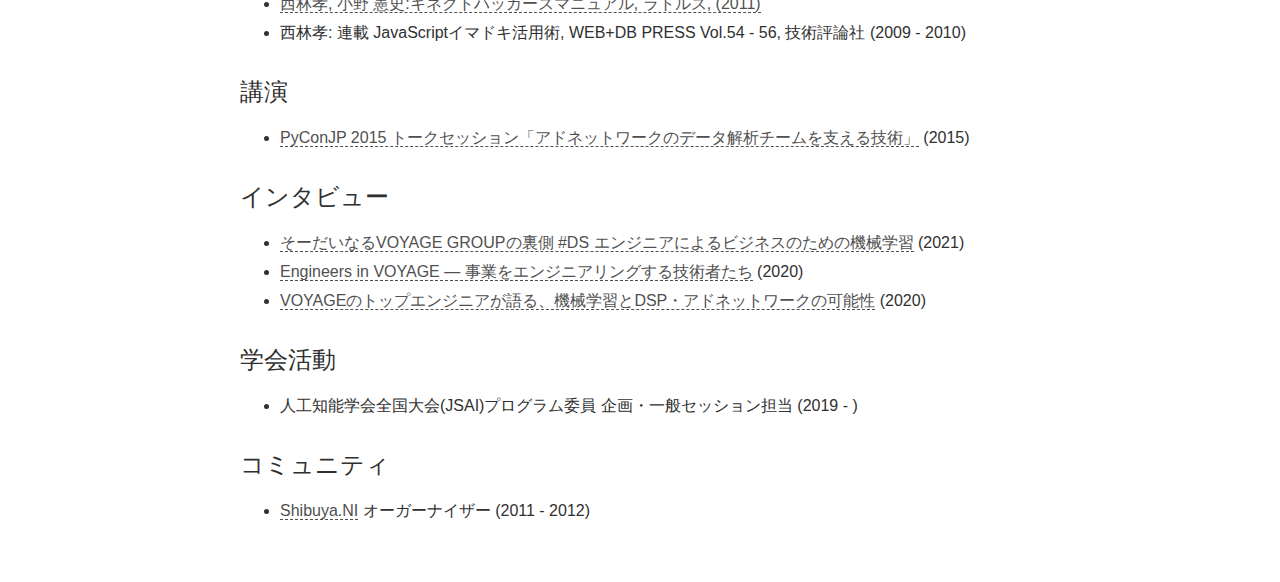
==== commit 47123893: "Fix" ====
--- a/profile/index.html
+++ b/profile/index.html
@@ -35,8 +35,7 @@
     <ul>
       <li>意思決定システムの開発: データに基づいた意思決定の自動化</li>
       <li>Healthcare, 公衆衛生</li>
-      <li>人の時間を生み出すテクノロジー</li>
-      <li>因果効果推論・メカニズムデザイン</li>
+      <li>因果効果推論, メカニズムデザイン</li>
     </ul>
 
     <h2>経歴</h2>
